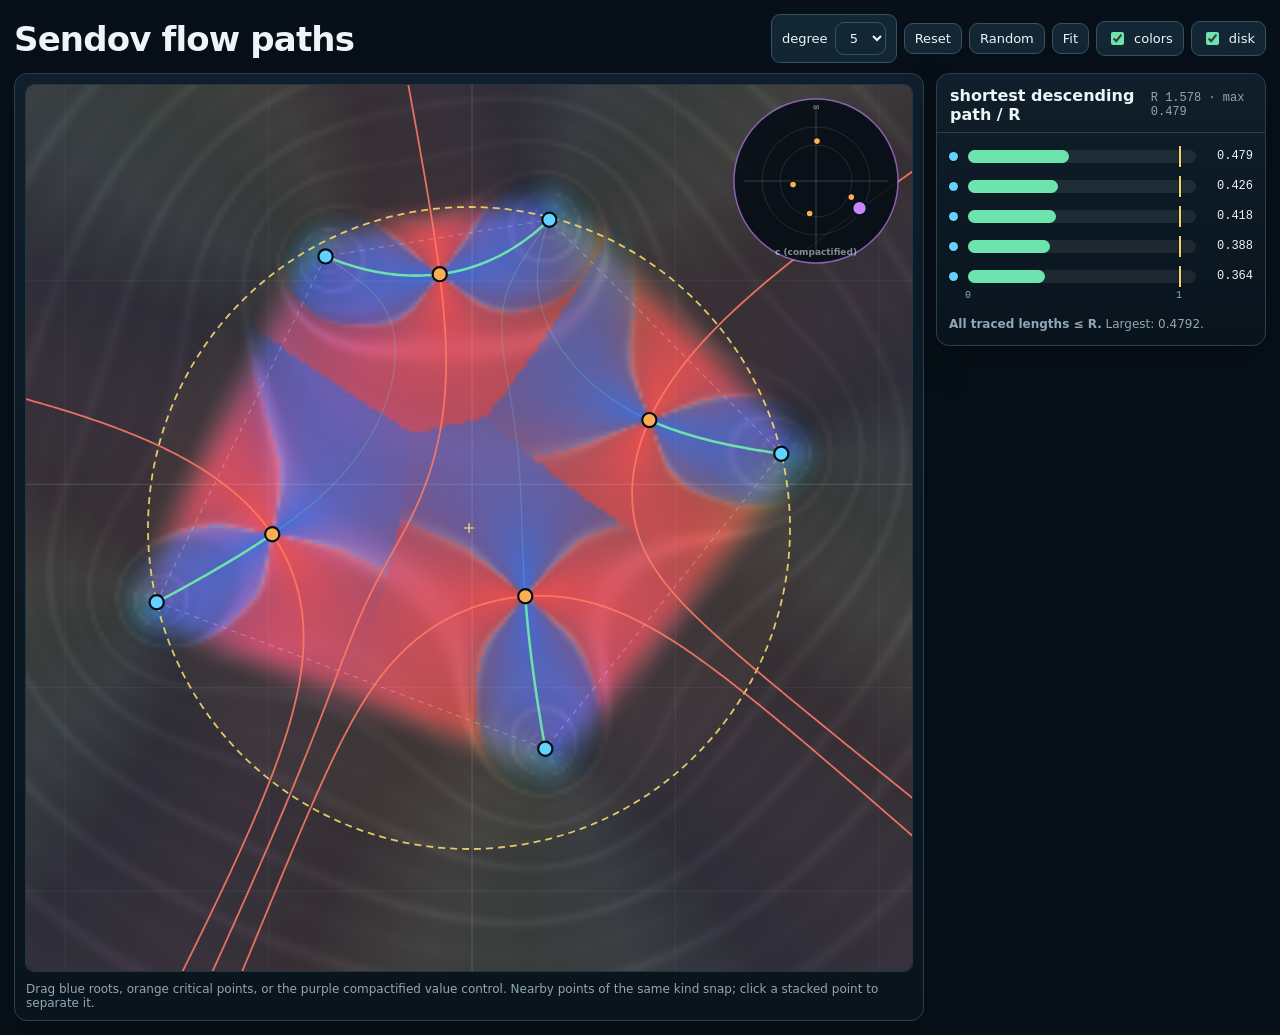
==== sendov-flow/index.html @ 9527c280 "Publish Sendov flow visualization" ====
<!doctype html>
<html lang="en">
<head>
<meta charset="utf-8" />
<meta name="viewport" content="width=device-width,initial-scale=1" />
<title>Sendov Flow Paths</title>
<link rel="stylesheet" href="sendov-flow.css">
</head>
<body>
<header>
  <h1>Sendov flow paths</h1>
  <div class="controls">
    <label class="control">degree <select id="degreeSelect"><option>3</option><option>4</option><option selected>5</option><option>6</option><option>7</option><option>8</option></select></label>
    <button id="resetBtn">Reset</button><button id="randomBtn">Random</button><button id="fitBtn">Fit</button>
    <label class="control"><input id="landscapeToggle" type="checkbox" checked> colors</label>
    <label class="control"><input id="diskToggle" type="checkbox" checked> disk</label>
  </div>
</header>
<main>
  <section class="card"><div class="plot-wrap"><div id="zPlot" class="plotbox"><canvas id="landscapeCanvas"></canvas><svg id="zSvg" viewBox="0 0 700 700" preserveAspectRatio="none"></svg></div></div><div class="hint">Drag blue roots, orange critical points, or the purple compactified value control. Nearby points of the same kind snap; click a stacked point to separate it.</div></section>
  <aside class="card"><div class="bars-head"><h2>shortest descending path / R</h2><span id="compactStatus" class="status"></span></div><div class="bars-body"><div id="flowBars" class="flow-bars"></div><div id="flowAxis" class="flow-axis"></div><div id="flowSummary" class="flow-summary"></div></div></aside>
</main>

<script src="sendov-flow-1.js"></script>
<script src="sendov-flow-2.js"></script>
<script src="sendov-flow-3.js"></script>
<script src="sendov-flow-4.js"></script>
</body>
</html>
---- sendov-flow/sendov-flow.css ----
:root{color-scheme:dark;--bg:#071018;--panel:#0d1822;--line:#29404f;--text:#edf5f8;--muted:#91a7b5;--root:#63d2ff;--critical:#ffad52;--parameter:#cc83ff;--down:#6de3ad;--ridge:#ff7a66;--disk:#f4d96c;--danger:#ff7182}
*{box-sizing:border-box}html,body{margin:0;min-height:100%;background:var(--bg);color:var(--text);font-family:Inter,ui-sans-serif,system-ui,-apple-system,Segoe UI,Roboto,Arial,sans-serif}body{padding:14px}
header{max-width:1420px;margin:0 auto 10px;display:flex;align-items:center;justify-content:space-between;gap:12px;flex-wrap:wrap}h1{font-size:clamp(22px,3vw,34px);margin:0;letter-spacing:-.025em}.controls{display:flex;gap:7px;align-items:center;flex-wrap:wrap}
button,select,label.control{border:1px solid #365264;background:#132634;color:var(--text);border-radius:9px;padding:7px 10px;font:inherit;font-size:13px}button{cursor:pointer}button:hover{background:#193244}label.control{display:inline-flex;gap:7px;align-items:center;cursor:pointer}input[type=checkbox]{accent-color:var(--down)}
main{max-width:1420px;margin:auto;display:grid;grid-template-columns:minmax(0,1fr) minmax(250px,330px);gap:12px;align-items:start}.card{background:linear-gradient(180deg,rgba(16,31,43,.98),rgba(9,20,29,.98));border:1px solid var(--line);border-radius:13px;box-shadow:0 14px 38px rgba(0,0,0,.23);overflow:hidden}.plot-wrap{padding:10px}.plotbox{position:relative;width:100%;aspect-ratio:1/1;min-height:480px;background:#08131c;overflow:hidden;border-radius:9px;border:1px solid #213746;touch-action:none}.plotbox canvas,.plotbox svg{position:absolute;inset:0;width:100%;height:100%}.plotbox svg{overflow:visible}.hint{padding:0 11px 10px;color:var(--muted);font-size:12px}.bars-head{padding:12px 13px 8px;border-bottom:1px solid var(--line);display:flex;justify-content:space-between;gap:8px;align-items:baseline}.bars-head h2{font-size:16px;margin:0}.status{font:12px ui-monospace,SFMono-Regular,Menlo,Consolas,monospace;color:var(--muted)}.bars-body{padding:12px}
.axis-line{stroke:rgba(220,240,250,.17);stroke-width:1;vector-effect:non-scaling-stroke}.grid-line{stroke:rgba(210,235,245,.06);stroke-width:1;vector-effect:non-scaling-stroke}.focus-boundary{fill:none;stroke:rgba(232,242,247,.28);stroke-width:1.1;stroke-dasharray:5 5;vector-effect:non-scaling-stroke;pointer-events:none}.enclosing-disk{fill:rgba(244,217,108,.035);stroke:rgba(244,217,108,.9);stroke-width:1.8;stroke-dasharray:7 5;vector-effect:non-scaling-stroke;pointer-events:none}.disk-center{stroke:rgba(244,217,108,.8);stroke-width:1.5;vector-effect:non-scaling-stroke;pointer-events:none}
.flow{fill:none;stroke-linecap:round;stroke-linejoin:round;vector-effect:non-scaling-stroke}.flow.down-secondary{stroke:rgba(109,227,173,.24);stroke-width:1.25}.flow.down-selected{stroke:rgba(109,227,173,.98);stroke-width:2.55}.flow.ridge{stroke:rgba(255,122,102,.88);stroke-width:1.8}.flow.unresolved{stroke:rgba(255,113,130,.45);stroke-width:1.4;stroke-dasharray:4 4}.node{cursor:grab;vector-effect:non-scaling-stroke}.node:active{cursor:grabbing}.root-node{fill:var(--root);stroke:#041018;stroke-width:2.2}.critical-node{fill:var(--critical);stroke:#041018;stroke-width:2.2}.stack-ring{fill:none;stroke:rgba(255,255,255,.65);stroke-width:1.5;vector-effect:non-scaling-stroke;pointer-events:none}.parameter-node{fill:var(--parameter);stroke:#041018;stroke-width:2.2}.critical-value-node{fill:var(--critical);stroke:#041018;stroke-width:1.2;pointer-events:none}
.compact-bg{fill:rgba(5,13,20,.9);stroke:rgba(204,131,255,.62);stroke-width:1.5;vector-effect:non-scaling-stroke;cursor:crosshair}.compact-ring{fill:none;stroke:rgba(232,242,247,.11);stroke-width:1;vector-effect:non-scaling-stroke;pointer-events:none}.compact-axis{stroke:rgba(232,242,247,.20);stroke-width:1;vector-effect:non-scaling-stroke;pointer-events:none}.compact-caption{fill:rgba(232,242,247,.55);font-size:9px;font-weight:650;pointer-events:none}
.flow-bars{display:grid;gap:8px}.flow-bar-row{display:grid;grid-template-columns:11px minmax(0,1fr) 49px;align-items:center;gap:8px;min-height:22px}.flow-bar-root{width:9px;height:9px;border-radius:50%;background:var(--root);box-shadow:0 0 0 1px #041018}.flow-bar-track{position:relative;height:13px;border-radius:999px;background:rgba(255,255,255,.075);overflow:visible}.flow-bar-fill{position:absolute;inset:0 auto 0 0;border-radius:999px;background:var(--down);min-width:1px;transition:width 35ms linear}.flow-bar-fill.over{background:var(--danger)}.flow-bar-threshold{position:absolute;top:-4px;bottom:-4px;width:2px;background:rgba(244,217,108,.98);box-shadow:0 0 0 1px rgba(0,0,0,.25)}.flow-bar-value{font:12px ui-monospace,SFMono-Regular,Menlo,Consolas,monospace;text-align:right}.flow-bar-value.over{color:var(--danger);font-weight:700}.flow-bar-value.unresolved{color:var(--muted)}.flow-axis{position:relative;height:20px;margin:1px 57px 0 19px;color:var(--muted);font:10px ui-monospace,SFMono-Regular,Menlo,Consolas,monospace}.flow-axis span{position:absolute;transform:translateX(-50%);top:2px}.flow-summary{margin-top:8px;color:var(--muted);font-size:12px;line-height:1.4}
[hidden]{display:none!important}@media(max-width:900px){main{grid-template-columns:1fr}.plotbox{min-height:370px}}
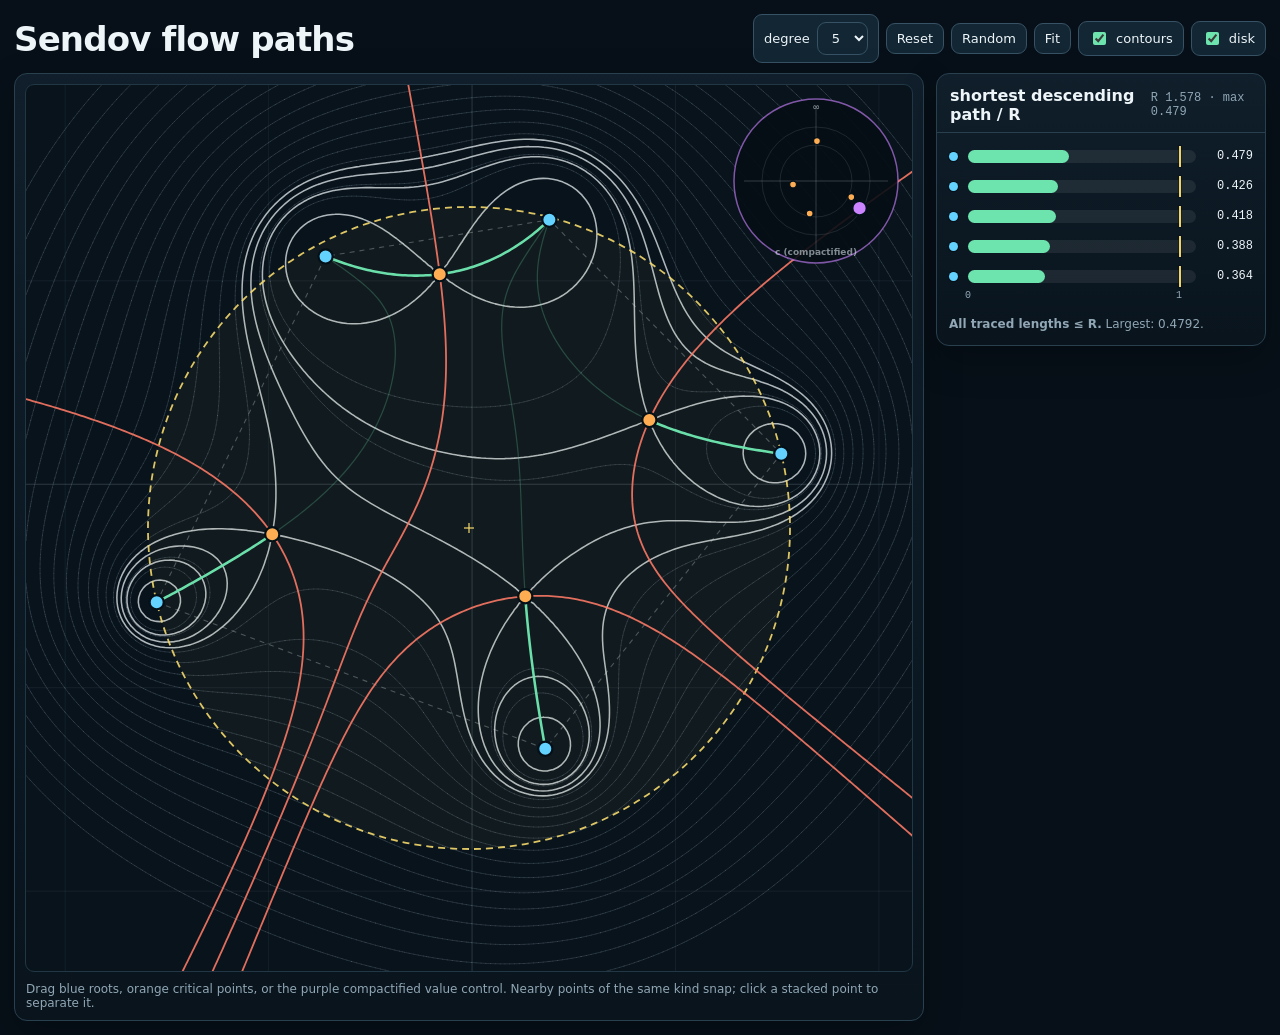
==== commit 2c3c5007: "Rename coloring control to contours" ====
--- a/sendov-flow/index.html
+++ b/sendov-flow/index.html
@@ -12,7 +12,7 @@
   <div class="controls">
     <label class="control">degree <select id="degreeSelect"><option>3</option><option>4</option><option selected>5</option><option>6</option><option>7</option><option>8</option></select></label>
     <button id="resetBtn">Reset</button><button id="randomBtn">Random</button><button id="fitBtn">Fit</button>
-    <label class="control"><input id="landscapeToggle" type="checkbox" checked> colors</label>
+    <label class="control"><input id="landscapeToggle" type="checkbox" checked> contours</label>
     <label class="control"><input id="diskToggle" type="checkbox" checked> disk</label>
   </div>
 </header>
